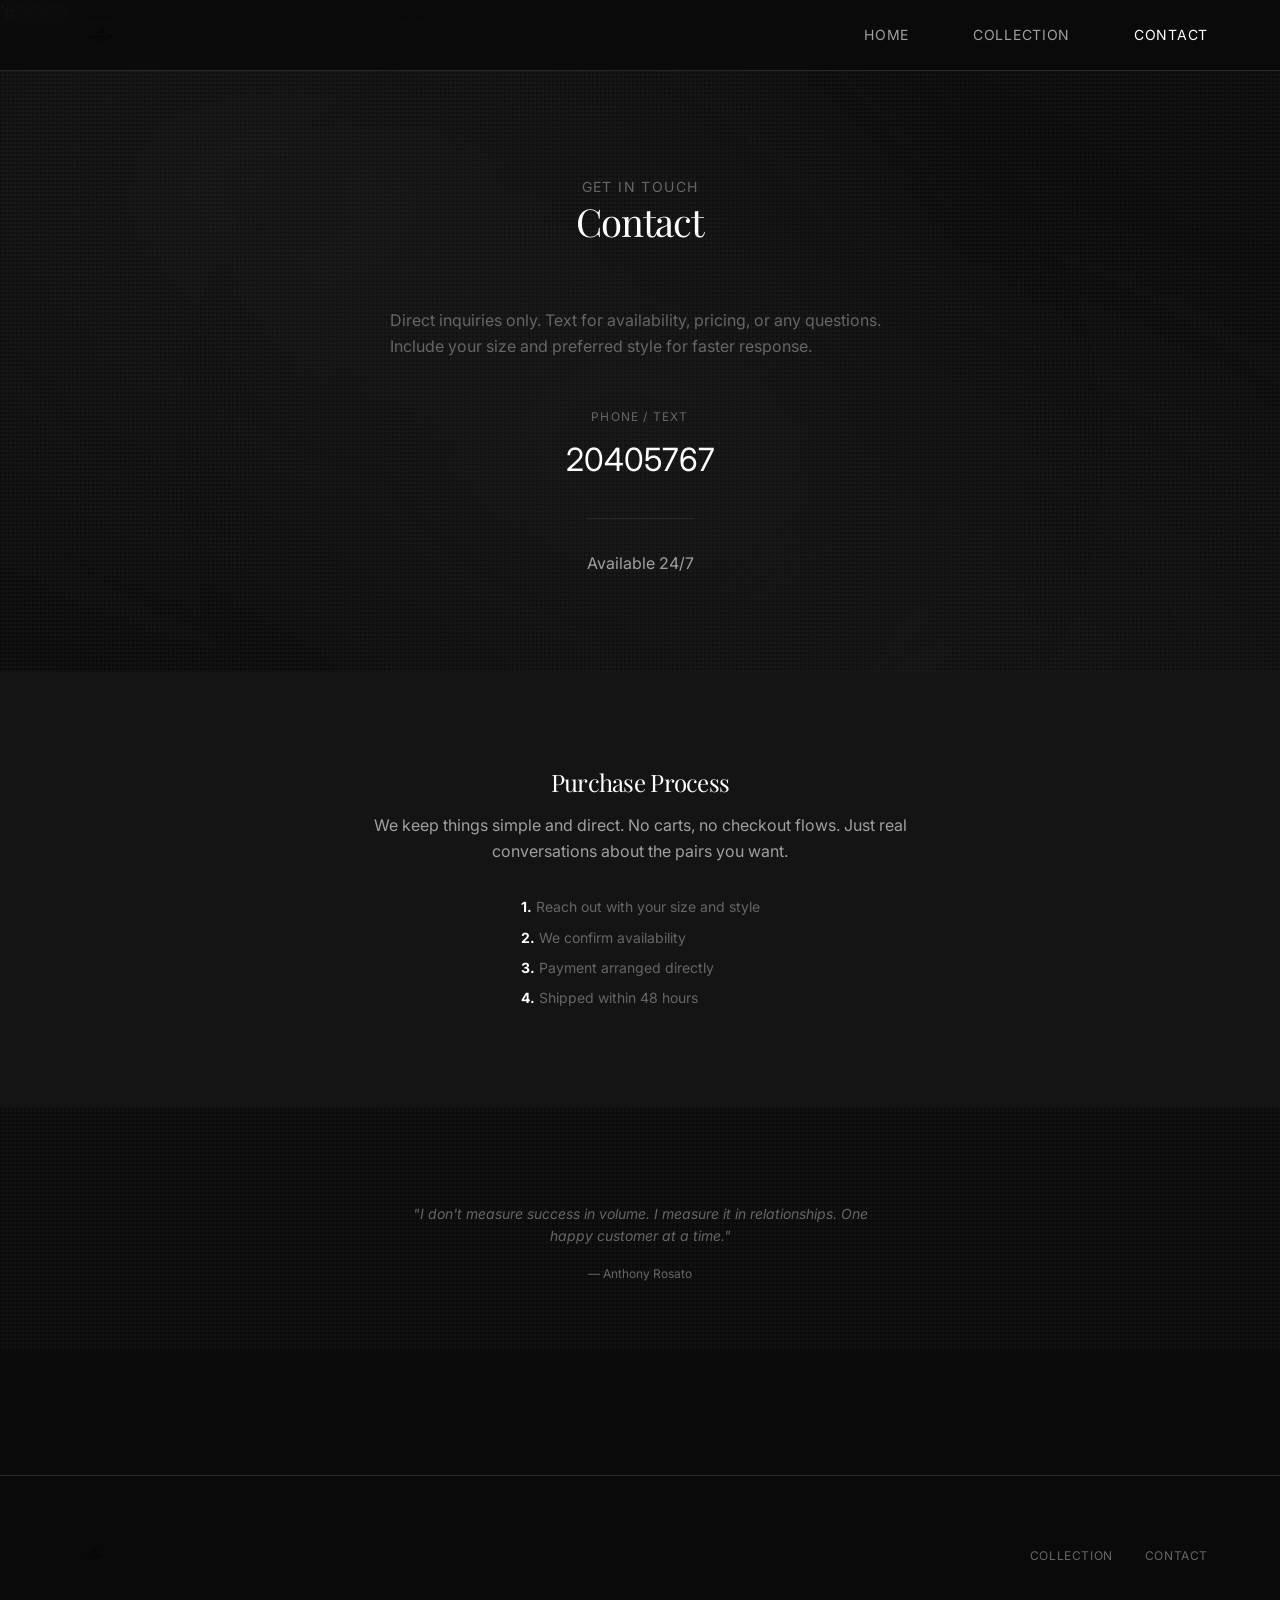
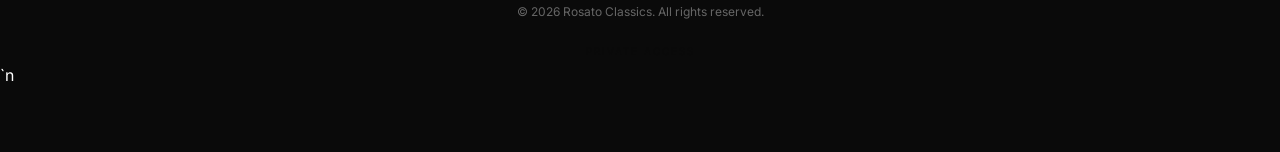
==== contact.html @ 071edc89 "Initial commit via Netlify" ====
<!DOCTYPE html>
<html lang="en">
<head>
  <meta charset="UTF-8">
  <meta name="viewport" content="width=device-width, initial-scale=1.0">
  <meta name="description" content="Contact Rosato Classics. Direct inquiries only.">
  <title>Contact | Rosato Classics</title>
  
  <!-- Google Fonts -->`n  <link rel="preconnect" href="https://fonts.googleapis.com">`n  <link rel="preconnect" href="https://fonts.gstatic.com" crossorigin>`n  <link href="https://fonts.googleapis.com/css2?family=Inter:wght@300;400;500&family=Playfair+Display:ital,wght@0,400;0,500;1,400&display=swap" rel="stylesheet">
  
  <!-- Main Stylesheet -->
  <link rel="stylesheet" href="css/styles.css">
</head>`n<body class="page-transition">

  <!-- Header / Navigation -->
  <header class="header">
    <nav class="nav container">
      <a href="index.html" class="logo"><img src="images/logo.png" alt="Rosato Classics" class="logo__image"></a>
      
      <button class="menu-toggle" aria-label="Toggle menu">
        <span></span>
        <span></span>
        <span></span>
      </button>
      
      <ul class="nav-links">
        <li><a href="index.html">Home</a></li>
        <li><a href="collection.html">Collection</a></li>
        <li><a href="contact.html" class="active">Contact</a></li>
      </ul>
    </nav>
  </header>

  <main>
    <!-- Contact Section -->
    <section class="section" style="padding-top: 150px;">
      <div class="container">
        <div class="section-header">
          <p class="section-subtitle">Get In Touch</p>
          <h2 class="section-title">Contact</h2>
        </div>
        
        <p class="text-muted" style="max-width: 500px; margin: 0 auto 3rem;">
          Direct inquiries only. Text for availability, pricing, or any questions.
          Include your size and preferred style for faster response.
        </p>

        <div style="text-align: center;">
          <p class="contact-info__label" style="margin-bottom: 0.5rem;">Phone / Text</p>
          <p class="contact-info__value" style="font-size: 2rem;">
            <a href="tel:20405767">20405767</a>
          </p>

          <div style="margin-top: 2rem; padding-top: 2rem; border-top: 1px solid var(--border); display: inline-block;">
            <p class="text-secondary">Available 24/7</p>
          </div>
        </div>
      </div>
    </section>

    <!-- Additional Info -->
    <section class="section featured">
      <div class="container">
        <div style="text-align: center; max-width: 600px; margin: 0 auto;">
          <h3 style="margin-bottom: 1rem;">Purchase Process</h3>
          <p class="text-secondary" style="margin-bottom: 2rem;">
            We keep things simple and direct. No carts, no checkout flows. 
            Just real conversations about the pairs you want.
          </p>
          
          <div style="text-align: left; display: inline-block;">
            <p class="text-muted" style="font-size: 0.875rem; margin-bottom: 0.5rem;">
              <strong style="color: var(--text-primary);">1.</strong> Reach out with your size and style
            </p>
            <p class="text-muted" style="font-size: 0.875rem; margin-bottom: 0.5rem;">
              <strong style="color: var(--text-primary);">2.</strong> We confirm availability
            </p>
            <p class="text-muted" style="font-size: 0.875rem; margin-bottom: 0.5rem;">
              <strong style="color: var(--text-primary);">3.</strong> Payment arranged directly
            </p>
            <p class="text-muted" style="font-size: 0.875rem;">
              <strong style="color: var(--text-primary);">4.</strong> Shipped within 48 hours
            </p>
          </div>
        </div>
      </div>
    </section>

    <!-- Note Section -->
    <section class="section">
      <div class="container" style="text-align: center;">
        <p class="text-muted" style="font-size: 0.875rem; max-width: 500px; margin: 0 auto;">
          <em>"I don't measure success in volume. I measure it in relationships. 
          One happy customer at a time."</em>
        </p>
        <p class="text-muted" style="font-size: 0.75rem; margin-top: 1rem;">— Anthony Rosato</p>
      </div>
    </section>
  </main>

  <!-- Footer -->
  <footer class="footer">
    <div class="container">
      <div class="footer-content">
        <img src="images/logo.png" alt="Rosato Classics" class="logo__image" style="height: 30px;">
        
        <ul class="footer-links">
          <li><a href="collection.html">Collection</a></li>
          <li><a href="contact.html">Contact</a></li>
        </ul>
      </div>
      
      <p class="footer-note">
        &copy; <span class="footer-year">2026</span> Rosato Classics. All rights reserved.
      </p>
    </div>
  <div style="text-align: center; margin-top: 1rem;"><a href="private.html" class="private-link">Private Access</a></div>`n  </footer>

  <!-- Main JavaScript -->
  <script src="js/main.js"></script>
<div class="particles" aria-hidden="true"><span class="particle"></span><span class="particle"></span><span class="particle"></span><span class="particle"></span><span class="particle"></span><span class="particle"></span><span class="particle"></span><span class="particle"></span><span class="particle"></span><span class="particle"></span><span class="particle"></span><span class="particle"></span><span class="particle"></span><span class="particle"></span><span class="particle"></span></div>
<div class="bg-grid" aria-hidden="true"></div>
<div class="bg-spotlight" aria-hidden="true"></div>
</body>
</html>
---- css/styles.css ----
/* ============================================
   ROSATO CLASSICS - Main Stylesheet
   Dark, Minimalist Sneaker Brand
   ============================================ */

/* --- CSS Variables --- */
:root {
  --bg-primary: #0a0a0a;
  --bg-secondary: #141414;
  --bg-tertiary: #1a1a1a;
  --text-primary: #ffffff;
  --text-secondary: #a0a0a0;
  --text-muted: #666666;
  --accent: #ffffff;
  --border: #2a2a2a;
  --spacing-xs: 0.5rem;
  --spacing-sm: 1rem;
  --spacing-md: 2rem;
  --spacing-lg: 4rem;
  --spacing-xl: 6rem;
  --font-heading: 'Playfair Display', Georgia, serif;
  --font-body: 'Inter', -apple-system, BlinkMacSystemFont, 'Segoe UI', sans-serif;
  --transition: all 0.3s ease;
}

/* --- Reset & Base --- */
*, *::before, *::after {
  margin: 0;
  padding: 0;
  box-sizing: border-box;
}

/* --- Animated Background --- */
body::before {
  content: '';
  position: fixed;
  top: 0;
  left: 0;
  width: 100%;
  height: 100%;
  background: 
    radial-gradient(ellipse at 20% 20%, rgba(30, 30, 30, 0.4) 0%, transparent 50%),
    radial-gradient(ellipse at 80% 80%, rgba(25, 25, 25, 0.4) 0%, transparent 50%),
    radial-gradient(ellipse at 50% 50%, rgba(20, 20, 20, 0.3) 0%, transparent 70%);
  z-index: -3;
  animation: bgPulse 15s ease-in-out infinite;
}

/* Subtle noise texture */
body::after {
  content: '';
  position: fixed;
  top: 0;
  left: 0;
  width: 100%;
  height: 100%;
  background-image: url("data:image/svg+xml,%3Csvg viewBox='0 0 400 400' xmlns='http://www.w3.org/2000/svg'%3E%3Cfilter id='noiseFilter'%3E%3CfeTurbulence type='fractalNoise' baseFrequency='0.9' numOctaves='3' stitchTiles='stitch'/%3E%3C/filter%3E%3Crect width='100%25' height='100%25' filter='url(%23noiseFilter)' opacity='0.04'/%3E%3C/svg%3E");
  z-index: -2;
  pointer-events: none;
  opacity: 0.5;
}

/* Animated grid overlay */
.bg-grid {
  position: fixed;
  top: -50%;
  left: -50%;
  width: 200%;
  height: 200%;
  background-image: 
    repeating-linear-gradient(
      0deg,
      transparent,
      transparent 2px,
      rgba(255, 255, 255, 0.02) 2px,
      rgba(255, 255, 255, 0.02) 4px
    ),
    repeating-linear-gradient(
      90deg,
      transparent,
      transparent 2px,
      rgba(255, 255, 255, 0.02) 2px,
      rgba(255, 255, 255, 0.02) 4px
    );
  z-index: -1;
  animation: gridMove 60s linear infinite;
  pointer-events: none;
}

@keyframes bgPulse {
  0%, 100% {
    opacity: 1;
    transform: scale(1);
  }
  50% {
    opacity: 0.8;
    transform: scale(1.05);
  }
}

@keyframes gridMove {
  0% {
    transform: translate(0, 0);
  }
  100% {
    transform: translate(50px, 50px);
  }
}

/* Floating Particles */
.particles {
  position: fixed;
  top: 0;
  left: 0;
  width: 100%;
  height: 100%;
  pointer-events: none;
  z-index: -1;
  overflow: hidden;
}

.particle {
  position: absolute;
  width: 6px;
  height: 6px;
  background: radial-gradient(circle, rgba(255, 255, 255, 0.3) 0%, transparent 70%);
  border-radius: 50%;
  animation: float 20s infinite;
  opacity: 0;
}

.particle:nth-child(1) { left: 10%; animation-delay: 0s; animation-duration: 25s; }
.particle:nth-child(2) { left: 20%; animation-delay: 5s; animation-duration: 30s; }
.particle:nth-child(3) { left: 30%; animation-delay: 10s; animation-duration: 28s; }
.particle:nth-child(4) { left: 40%; animation-delay: 2s; animation-duration: 22s; }
.particle:nth-child(5) { left: 50%; animation-delay: 7s; animation-duration: 26s; }
.particle:nth-child(6) { left: 60%; animation-delay: 12s; animation-duration: 24s; }
.particle:nth-child(7) { left: 70%; animation-delay: 4s; animation-duration: 29s; }
.particle:nth-child(8) { left: 80%; animation-delay: 9s; animation-duration: 27s; }
.particle:nth-child(9) { left: 90%; animation-delay: 14s; animation-duration: 23s; }
.particle:nth-child(10) { left: 15%; animation-delay: 6s; animation-duration: 31s; }
.particle:nth-child(11) { left: 35%; animation-delay: 11s; animation-duration: 25s; }
.particle:nth-child(12) { left: 55%; animation-delay: 3s; animation-duration: 28s; }
.particle:nth-child(13) { left: 75%; animation-delay: 8s; animation-duration: 26s; }
.particle:nth-child(14) { left: 95%; animation-delay: 13s; animation-duration: 24s; }
.particle:nth-child(15) { left: 25%; animation-delay: 1s; animation-duration: 30s; }

.particle:nth-child(odd) {
  width: 4px;
  height: 4px;
}

.particle:nth-child(even) {
  width: 8px;
  height: 8px;
}

@keyframes float {
  0% {
    transform: translateY(100vh) scale(0);
    opacity: 0;
  }
  10% {
    opacity: 0.6;
  }
  90% {
    opacity: 0.6;
  }
  100% {
    transform: translateY(-100vh) scale(1);
    opacity: 0;
  }
}

/* Subtle spotlight effect */
.bg-spotlight {
  position: fixed;
  top: 0;
  left: 0;
  width: 100%;
  height: 100%;
  background: radial-gradient(
    circle at 50% 50%,
    rgba(40, 40, 40, 0.15) 0%,
    transparent 60%
  );
  z-index: -1;
  pointer-events: none;
  animation: spotlightMove 20s ease-in-out infinite;
}

@keyframes spotlightMove {
  0%, 100% {
    background: radial-gradient(
      circle at 30% 30%,
      rgba(40, 40, 40, 0.15) 0%,
      transparent 60%
    );
  }
  25% {
    background: radial-gradient(
      circle at 70% 30%,
      rgba(40, 40, 40, 0.15) 0%,
      transparent 60%
    );
  }
  50% {
    background: radial-gradient(
      circle at 70% 70%,
      rgba(40, 40, 40, 0.15) 0%,
      transparent 60%
    );
  }
  75% {
    background: radial-gradient(
      circle at 30% 70%,
      rgba(40, 40, 40, 0.15) 0%,
      transparent 60%
    );
  }
}

html {
  scroll-behavior: smooth;
}

body {
  font-family: var(--font-body);
  background-color: var(--bg-primary);
  color: var(--text-primary);
  line-height: 1.6;
  -webkit-font-smoothing: antialiased;
  -moz-osx-font-smoothing: grayscale;
}

a {
  text-decoration: none;
  color: inherit;
  transition: var(--transition);
}

img {
  max-width: 100%;
  display: block;
}

/* --- Typography --- */
h1, h2, h3, h4 {
  font-family: var(--font-heading);
  font-weight: 400;
  letter-spacing: -0.03em;
  line-height: 1.2;
}

h1 { font-size: clamp(2.5rem, 5vw, 4rem); }
h2 { font-size: clamp(1.75rem, 3vw, 2.5rem); }
h3 { font-size: clamp(1.25rem, 2vw, 1.5rem); }

.text-muted { color: var(--text-muted); }
.text-secondary { color: var(--text-secondary); }

/* --- Layout --- */
.container {
  width: 100%;
  max-width: 1200px;
  margin: 0 auto;
  padding: 0 var(--spacing-md);
}

.section {
  padding: var(--spacing-xl) 0;
}

/* --- Header / Navigation --- */
.header {
  position: fixed;
  top: 0;
  left: 0;
  right: 0;
  z-index: 1000;
  background: rgba(10, 10, 10, 0.9);
  backdrop-filter: blur(10px);
  border-bottom: 1px solid var(--border);
}

.nav {
  display: flex;
  justify-content: space-between;
  align-items: center;
  height: 70px;
}

.logo {
  display: inline-block;
  line-height: 1;
}

.logo__image {
  height: 40px;
  width: auto;
  display: block;
  transition: opacity 0.3s ease;
}

.logo:hover .logo__image {
  opacity: 0.8;
}

.nav-links {
  display: flex;
  gap: var(--spacing-lg);
  list-style: none;
}

.nav-links a {
  font-size: 0.875rem;
  color: var(--text-secondary);
  text-transform: uppercase;
  letter-spacing: 0.05em;
}

.nav-links a:hover,
.nav-links a.active {
  color: var(--text-primary);
}

/* Mobile Menu */
.menu-toggle {
  display: none;
  background: none;
  border: none;
  color: var(--text-primary);
  cursor: pointer;
  padding: var(--spacing-xs);
}

.menu-toggle span {
  display: block;
  width: 24px;
  height: 2px;
  background: currentColor;
  margin: 5px 0;
  transition: var(--transition);
}

/* --- Hero Section --- */
.hero {
  min-height: 100vh;
  display: flex;
  align-items: center;
  justify-content: center;
  text-align: center;
  padding-top: 70px;
}

.hero-content {
  max-width: 600px;
}

.hero-title {
  margin-bottom: var(--spacing-sm);
}

.hero-tagline {
  font-size: 1.125rem;
  color: var(--text-secondary);
  margin-bottom: var(--spacing-lg);
}

.hero-cta {
  display: inline-block;
  padding: 1rem 2.5rem;
  background: var(--text-primary);
  color: var(--bg-primary);
  font-size: 0.875rem;
  text-transform: uppercase;
  letter-spacing: 0.05em;
  border: 1px solid var(--text-primary);
}

.hero-cta:hover {
  background: transparent;
  color: var(--text-primary);
}

.hero-cta--outline {
  background: transparent;
  color: var(--text-primary);
  margin-left: var(--spacing-sm);
}

.hero-cta--outline:hover {
  background: var(--text-primary);
  color: var(--bg-primary);
}

/* --- Featured Section --- */
.featured {
  background: var(--bg-secondary);
}

.section-header {
  text-align: center;
  margin-bottom: var(--spacing-lg);
}

.section-title {
  margin-bottom: var(--spacing-xs);
}

.section-subtitle {
  color: var(--text-muted);
  font-size: 0.875rem;
  text-transform: uppercase;
  letter-spacing: 0.1em;
}

/* --- Product Grid --- */
.product-grid {
  display: grid;
  grid-template-columns: repeat(auto-fit, minmax(280px, 1fr));
  gap: var(--spacing-md);
}

.product-card {
  background: var(--bg-secondary);
  border: 1px solid var(--border);
  overflow: hidden;
  transition: all 0.4s cubic-bezier(0.4, 0, 0.2, 1);
}

.product-card:hover {
  border-color: var(--text-muted);
  transform: translateY(-4px);
  box-shadow: 0 12px 24px rgba(0, 0, 0, 0.3);
}

.product-card__image {
  aspect-ratio: 4/3;
  background: var(--bg-tertiary);
  overflow: hidden;
  position: relative;
}

.product-card__image img {
  width: 100%;
  height: 100%;
  object-fit: cover;
  transition: transform 0.6s cubic-bezier(0.4, 0, 0.2, 1);
}

.product-card:hover .product-card__image img {
  transform: scale(1.08);
}

/* Limited Stock Badge */
.product-card__badge {
  position: absolute;
  top: var(--spacing-sm);
  right: var(--spacing-sm);
  background: var(--bg-primary);
  color: var(--text-secondary);
  font-size: 0.625rem;
  text-transform: uppercase;
  letter-spacing: 0.1em;
  padding: 0.25rem 0.5rem;
  border: 1px solid var(--border);
  z-index: 1;
}

.product-card__badge--low {
  color: #a0a0a0;
  border-color: #3a3a3a;
}

.product-card__content {
  padding: var(--spacing-md);
}

.product-card__name {
  font-size: 1rem;
  margin-bottom: var(--spacing-xs);
}

.product-card__desc {
  font-size: 0.875rem;
  color: var(--text-secondary);
  margin-bottom: var(--spacing-sm);
}

.product-card__price {
  font-size: 0.875rem;
  color: var(--text-muted);
}

/* --- Product Detail --- */
.product-detail {
  padding-top: 100px;
}

.product-detail__grid {
  display: grid;
  grid-template-columns: 1fr 1fr;
  gap: var(--spacing-lg);
  align-items: start;
}

.product-detail__image {
  background: var(--bg-secondary);
  aspect-ratio: 1;
  border: 1px solid var(--border);
  overflow: hidden;
}

.product-detail__image img {
  width: 100%;
  height: 100%;
  object-fit: cover;
  transition: transform 0.6s cubic-bezier(0.4, 0, 0.2, 1);
}

.product-detail__image:hover img {
  transform: scale(1.05);
}

.product-detail__content {
  padding: var(--spacing-md) 0;
}

.product-detail__name {
  margin-bottom: var(--spacing-xs);
}

.product-detail__price {
  font-size: 1.25rem;
  color: var(--text-secondary);
  margin-bottom: var(--spacing-md);
}

.product-detail__desc {
  color: var(--text-secondary);
  margin-bottom: var(--spacing-lg);
  max-width: 400px;
}

.product-detail__meta {
  display: flex;
  flex-direction: column;
  gap: var(--spacing-sm);
  margin-bottom: var(--spacing-lg);
  padding: var(--spacing-md);
  background: var(--bg-secondary);
  border: 1px solid var(--border);
}

.product-detail__meta-item {
  display: flex;
  justify-content: space-between;
  font-size: 0.875rem;
}

.product-detail__meta-label {
  color: var(--text-muted);
}

.btn {
  display: inline-block;
  padding: 1rem 2rem;
  background: var(--text-primary);
  color: var(--bg-primary);
  font-size: 0.875rem;
  text-transform: uppercase;
  letter-spacing: 0.05em;
  border: 1px solid var(--text-primary);
  cursor: pointer;
  transition: var(--transition);
}

.btn:hover {
  background: transparent;
  color: var(--text-primary);
}

.btn--full {
  width: 100%;
  text-align: center;
}

/* --- Contact Section --- */
.contact-grid {
  display: grid;
  grid-template-columns: 1fr 1fr;
  gap: var(--spacing-xl);
}

.contact-info {
  padding: var(--spacing-md);
}

.contact-info__item {
  margin-bottom: var(--spacing-md);
}

.contact-info__label {
  font-size: 0.75rem;
  text-transform: uppercase;
  letter-spacing: 0.1em;
  color: var(--text-muted);
  margin-bottom: var(--spacing-xs);
}

.contact-info__value {
  font-size: 1.125rem;
}

.contact-form {
  padding: var(--spacing-md);
  background: var(--bg-secondary);
  border: 1px solid var(--border);
}

.form-group {
  margin-bottom: var(--spacing-md);
}

.form-label {
  display: block;
  font-size: 0.75rem;
  text-transform: uppercase;
  letter-spacing: 0.1em;
  color: var(--text-muted);
  margin-bottom: var(--spacing-xs);
}

.form-input,
.form-textarea {
  width: 100%;
  padding: 1rem;
  background: var(--bg-primary);
  border: 1px solid var(--border);
  color: var(--text-primary);
  font-family: inherit;
  font-size: 0.875rem;
  transition: var(--transition);
}

.form-input:focus,
.form-textarea:focus {
  outline: none;
  border-color: var(--text-muted);
}

.form-textarea {
  min-height: 150px;
  resize: vertical;
}

/* --- Footer --- */
.footer {
  padding: var(--spacing-lg) 0;
  border-top: 1px solid var(--border);
  margin-top: var(--spacing-xl);
}

.footer-content {
  display: flex;
  justify-content: space-between;
  align-items: center;
  flex-wrap: wrap;
  gap: var(--spacing-md);
}

.footer-logo {
  font-size: 0.875rem;
  text-transform: uppercase;
  letter-spacing: 0.05em;
}

.footer-links {
  display: flex;
  gap: var(--spacing-md);
  list-style: none;
}

.footer-links a {
  font-size: 0.75rem;
  color: var(--text-muted);
  text-transform: uppercase;
  letter-spacing: 0.05em;
}

.footer-links a:hover {
  color: var(--text-primary);
}

.footer-note {
  font-size: 0.75rem;
  color: var(--text-muted);
  margin-top: var(--spacing-md);
  text-align: center;
}

/* --- Quote Section --- */
.quote {
  text-align: center;
  padding: var(--spacing-xl) 0;
  background: var(--bg-secondary);
}

.quote-text {
  font-family: var(--font-heading);
  font-size: clamp(1.25rem, 3vw, 2rem);
  max-width: 600px;
  margin: 0 auto var(--spacing-md);
  font-style: italic;
  color: var(--text-secondary);
  transition: opacity 0.5s ease;
}

.quote-author {
  font-size: 0.875rem;
  color: var(--text-muted);
  text-transform: uppercase;
  letter-spacing: 0.1em;
  transition: opacity 0.5s ease;
}

/* --- Responsive --- */
@media (max-width: 768px) {
  .nav-links {
    display: none;
    position: absolute;
    top: 70px;
    left: 0;
    right: 0;
    background: var(--bg-primary);
    flex-direction: column;
    padding: var(--spacing-md);
    border-bottom: 1px solid var(--border);
  }

  .nav-links.active {
    display: flex;
  }

  .menu-toggle {
    display: block;
  }

  .product-detail__grid,
  .contact-grid {
    grid-template-columns: 1fr;
  }

  .hero-cta--outline {
    margin-left: 0;
    margin-top: var(--spacing-sm);
  }

  .footer-content {
    flex-direction: column;
    text-align: center;
  }
}

/* --- Utilities --- */
.sr-only {
  position: absolute;
  width: 1px;
  height: 1px;
  padding: 0;
  margin: -1px;
  overflow: hidden;
  clip: rect(0, 0, 0, 0);
  border: 0;
}

/* --- Page Transitions --- */
body {
  animation: pageFadeIn 0.6s cubic-bezier(0.4, 0, 0.2, 1);
}

@keyframes pageFadeIn {
  from {
    opacity: 0;
  }
  to {
    opacity: 1;
  }
}

.page-transition {
  animation: pageFadeIn 0.6s cubic-bezier(0.4, 0, 0.2, 1);
}

/* --- Private Access Page --- */
.private-access {
  min-height: 100vh;
  display: flex;
  align-items: center;
  justify-content: center;
  padding: var(--spacing-xl) var(--spacing-md);
}

.private-access__content {
  max-width: 500px;
  text-align: center;
}

.private-access__title {
  font-family: var(--font-heading);
  font-size: clamp(1.5rem, 4vw, 2.5rem);
  margin-bottom: var(--spacing-sm);
}

.private-access__subtitle {
  font-size: 1rem;
  color: var(--text-secondary);
  margin-bottom: var(--spacing-lg);
  line-height: 1.8;
}

.private-access__form {
  background: var(--bg-secondary);
  border: 1px solid var(--border);
  padding: var(--spacing-lg);
  margin-top: var(--spacing-md);
}

.private-access__input {
  width: 100%;
  padding: 1rem;
  background: var(--bg-primary);
  border: 1px solid var(--border);
  color: var(--text-primary);
  font-family: var(--font-body);
  font-size: 0.875rem;
  margin-bottom: var(--spacing-sm);
  transition: border-color 0.3s ease;
}

.private-access__input:focus {
  outline: none;
  border-color: var(--text-muted);
}

.private-access__note {
  font-size: 0.75rem;
  color: var(--text-muted);
  margin-top: var(--spacing-md);
}

/* Private Link (subtle footer link) */
.private-link {
  font-size: 0.625rem;
  color: var(--bg-primary);
  text-transform: uppercase;
  letter-spacing: 0.2em;
  transition: color 0.3s ease;
}

.private-link:hover {
  color: var(--border);
}

/* --- Coming Soon Section --- */
.coming-soon {
  text-align: center;
  padding: var(--spacing-lg);
  background: var(--bg-secondary);
  border: 1px solid var(--border);
  position: relative;
  overflow: hidden;
}

.coming-soon::before {
  content: '';
  position: absolute;
  top: -50%;
  left: -50%;
  width: 200%;
  height: 200%;
  background: radial-gradient(
    circle,
    rgba(255, 255, 255, 0.03) 0%,
    transparent 60%
  );
  animation: comingSoonRotate 30s linear infinite;
}

@keyframes comingSoonRotate {
  0% {
    transform: rotate(0deg);
  }
  100% {
    transform: rotate(360deg);
  }
}

.coming-soon__label {
  font-size: 0.625rem;
  text-transform: uppercase;
  letter-spacing: 0.2em;
  color: var(--text-muted);
  margin-bottom: var(--spacing-sm);
  position: relative;
  z-index: 1;
}

.coming-soon__title {
  font-family: var(--font-heading);
  font-size: clamp(1.5rem, 4vw, 2.5rem);
  margin-bottom: var(--spacing-md);
  position: relative;
  z-index: 1;
}

.coming-soon__text {
  font-size: 1rem;
  color: var(--text-secondary);
  max-width: 500px;
  margin: 0 auto var(--spacing-md);
  line-height: 1.8;
  position: relative;
  z-index: 1;
}

.coming-soon__hint {
  font-size: 0.75rem;
  color: var(--text-muted);
  font-style: italic;
  position: relative;
  z-index: 1;
}

/* Animated dots */
.coming-soon__dots {
  display: flex;
  justify-content: center;
  gap: 0.5rem;
  margin-top: var(--spacing-md);
  position: relative;
  z-index: 1;
}

.coming-soon__dot {
  width: 8px;
  height: 8px;
  background: var(--text-muted);
  border-radius: 50%;
  animation: dotPulse 2s ease-in-out infinite;
}

.coming-soon__dot:nth-child(1) { animation-delay: 0s; }
.coming-soon__dot:nth-child(2) { animation-delay: 0.2s; }
.coming-soon__dot:nth-child(3) { animation-delay: 0.4s; }

@keyframes dotPulse {
  0%, 100% {
    opacity: 0.3;
    transform: scale(1);
  }
  50% {
    opacity: 1;
    transform: scale(1.2);
  }
}
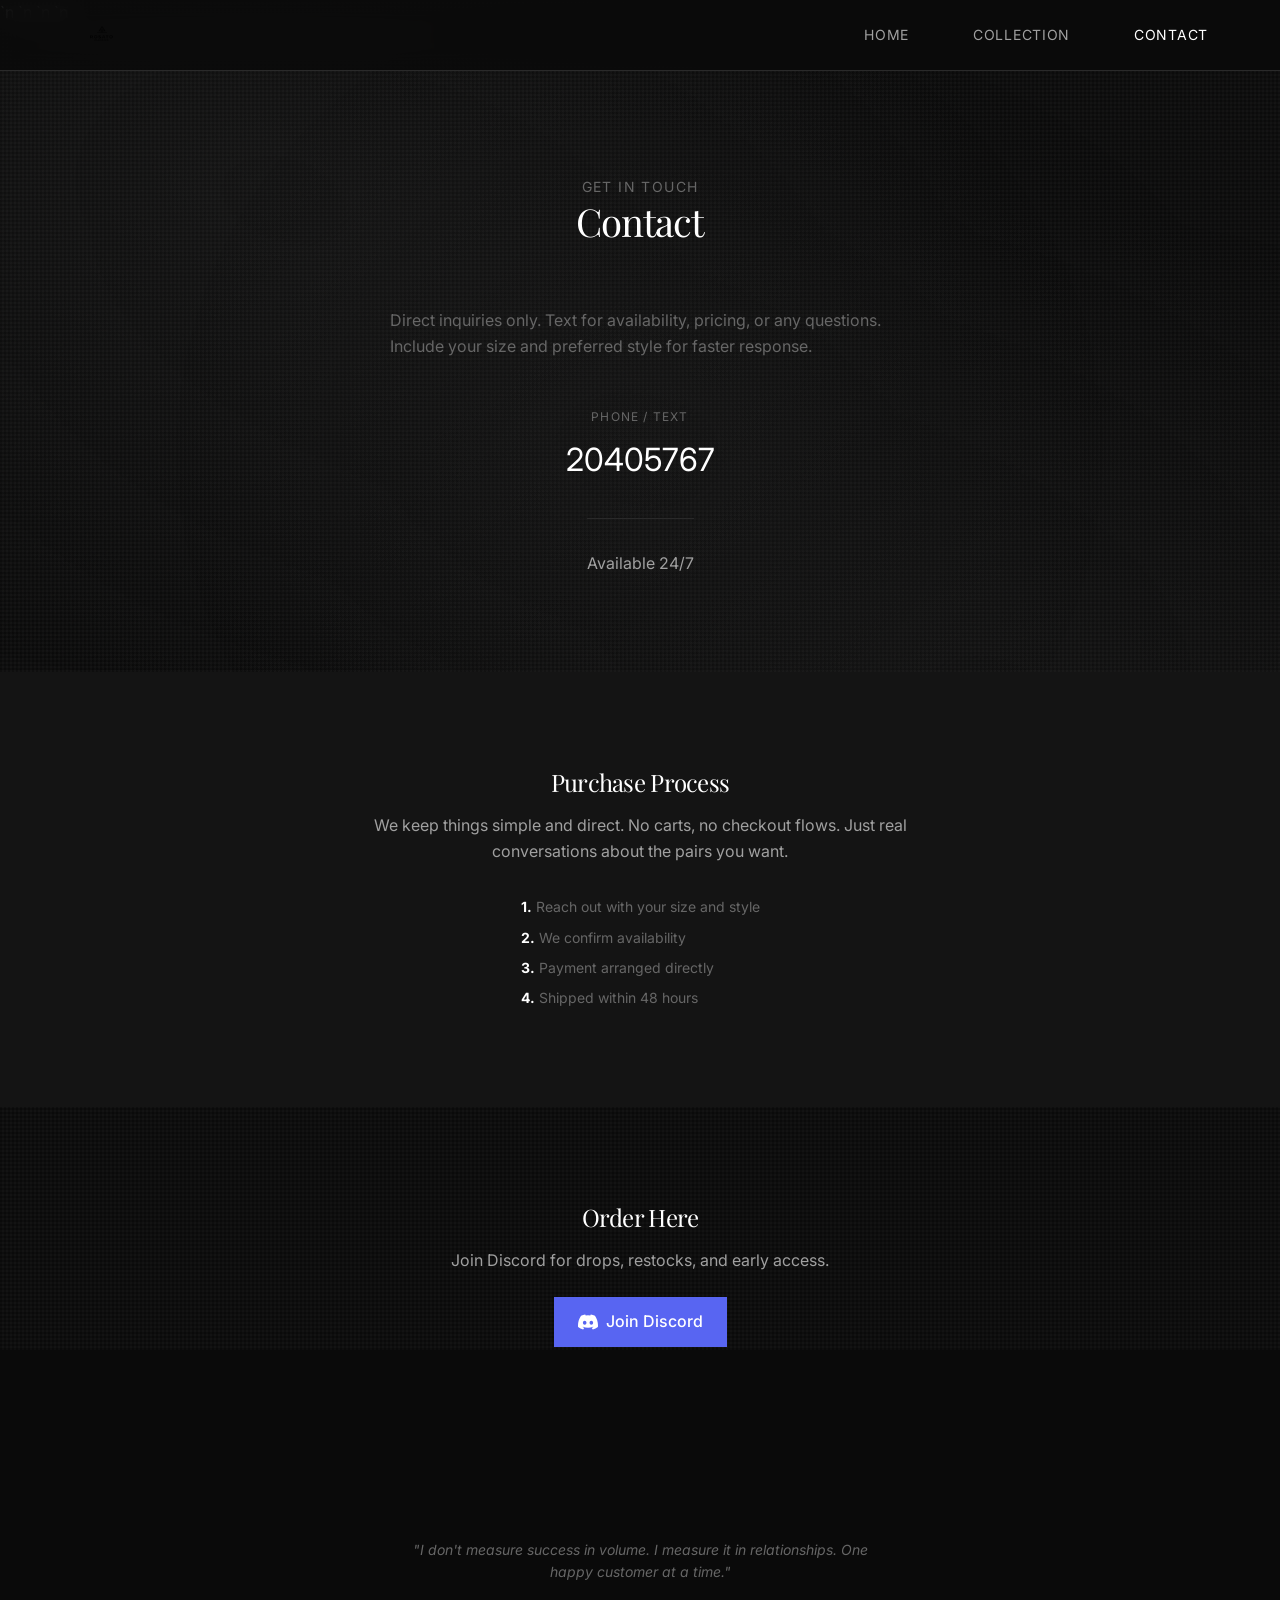
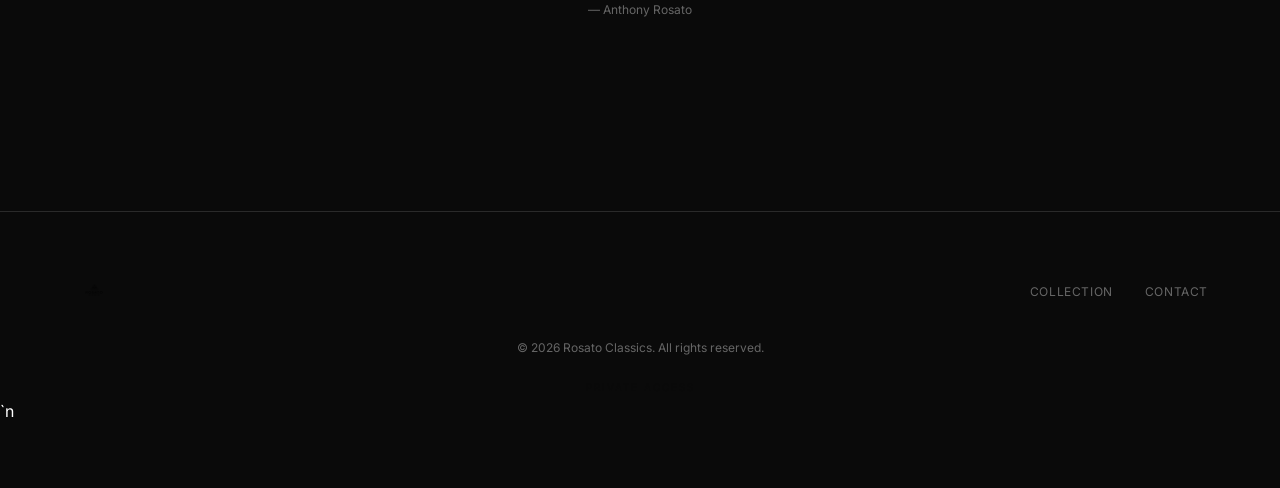
==== commit c0ee9fa1: "Update contact.html" ====
--- a/contact.html
+++ b/contact.html
@@ -86,6 +86,21 @@
       </div>
     </section>
 
+    <!-- Order Here -->
+    <section class="section">
+      <div class="container" style="text-align: center;">
+        <h3 style="margin-bottom: 1rem;">Order Here</h3>
+        <p class="text-secondary" style="margin-bottom: 1.5rem;">
+          Join Discord for drops, restocks, and early access.
+        </p>
+        <a href="https://discord.gg/rosatoclassics" target="_blank" rel="noopener" 
+           style="display: inline-flex; align-items: center; gap: 0.5rem; padding: 0.75rem 1.5rem; background: #5865F2; color: white; text-decoration: none; font-weight: 500;">
+          <svg width="20" height="20" viewBox="0 0 24 24" fill="currentColor"><path d="M20.317 4.37a19.791 19.791 0 0 0-4.885-1.515.074.074 0 0 0-.079.037c-.21.375-.444.864-.608 1.25a18.27 18.27 0 0 0-5.487 0 12.64 12.64 0 0 0-.617-1.25.077.077 0 0 0-.079-.037A19.736 19.736 0 0 0 3.677 4.37a.07.07 0 0 0-.032.027C.533 9.046-.32 13.58.099 18.057a.082.082 0 0 0 .031.057 19.9 19.9 0 0 0 5.993 3.03.078.078 0 0 0 .084-.028 14.09 14.09 0 0 0 1.226-1.994.076.076 0 0 0-.041-.106 13.107 13.107 0 0 1-1.872-.892.077.077 0 0 1-.008-.128 10.2 10.2 0 0 0 .372-.292.074.074 0 0 1 .077-.01c3.928 1.793 8.18 1.793 12.062 0a.074.074 0 0 1 .078.01c.12.098.246.198.373.292a.077.077 0 0 1-.006.127 12.299 12.299 0 0 1-1.873.892.077.077 0 0 0-.041.107c.36.698.772 1.362 1.225 1.993a.076.076 0 0 0 .084.028 19.839 19.839 0 0 0 6.002-3.03.077.077 0 0 0 .032-.054c.5-5.177-.838-9.674-3.549-13.66a.061.061 0 0 0-.031-.03zM8.02 15.33c-1.183 0-2.157-1.085-2.157-2.419 0-1.333.956-2.419 2.157-2.419 1.21 0 2.176 1.096 2.157 2.42 0 1.333-.956 2.418-2.157 2.418zm7.975 0c-1.183 0-2.157-1.085-2.157-2.419 0-1.333.955-2.419 2.157-2.419 1.21 0 2.176 1.096 2.157 2.42 0 1.333-.946 2.418-2.157 2.418z"/></svg>
+          Join Discord
+        </a>
+      </div>
+    </section>
+
     <!-- Note Section -->
     <section class="section">
       <div class="container" style="text-align: center;">
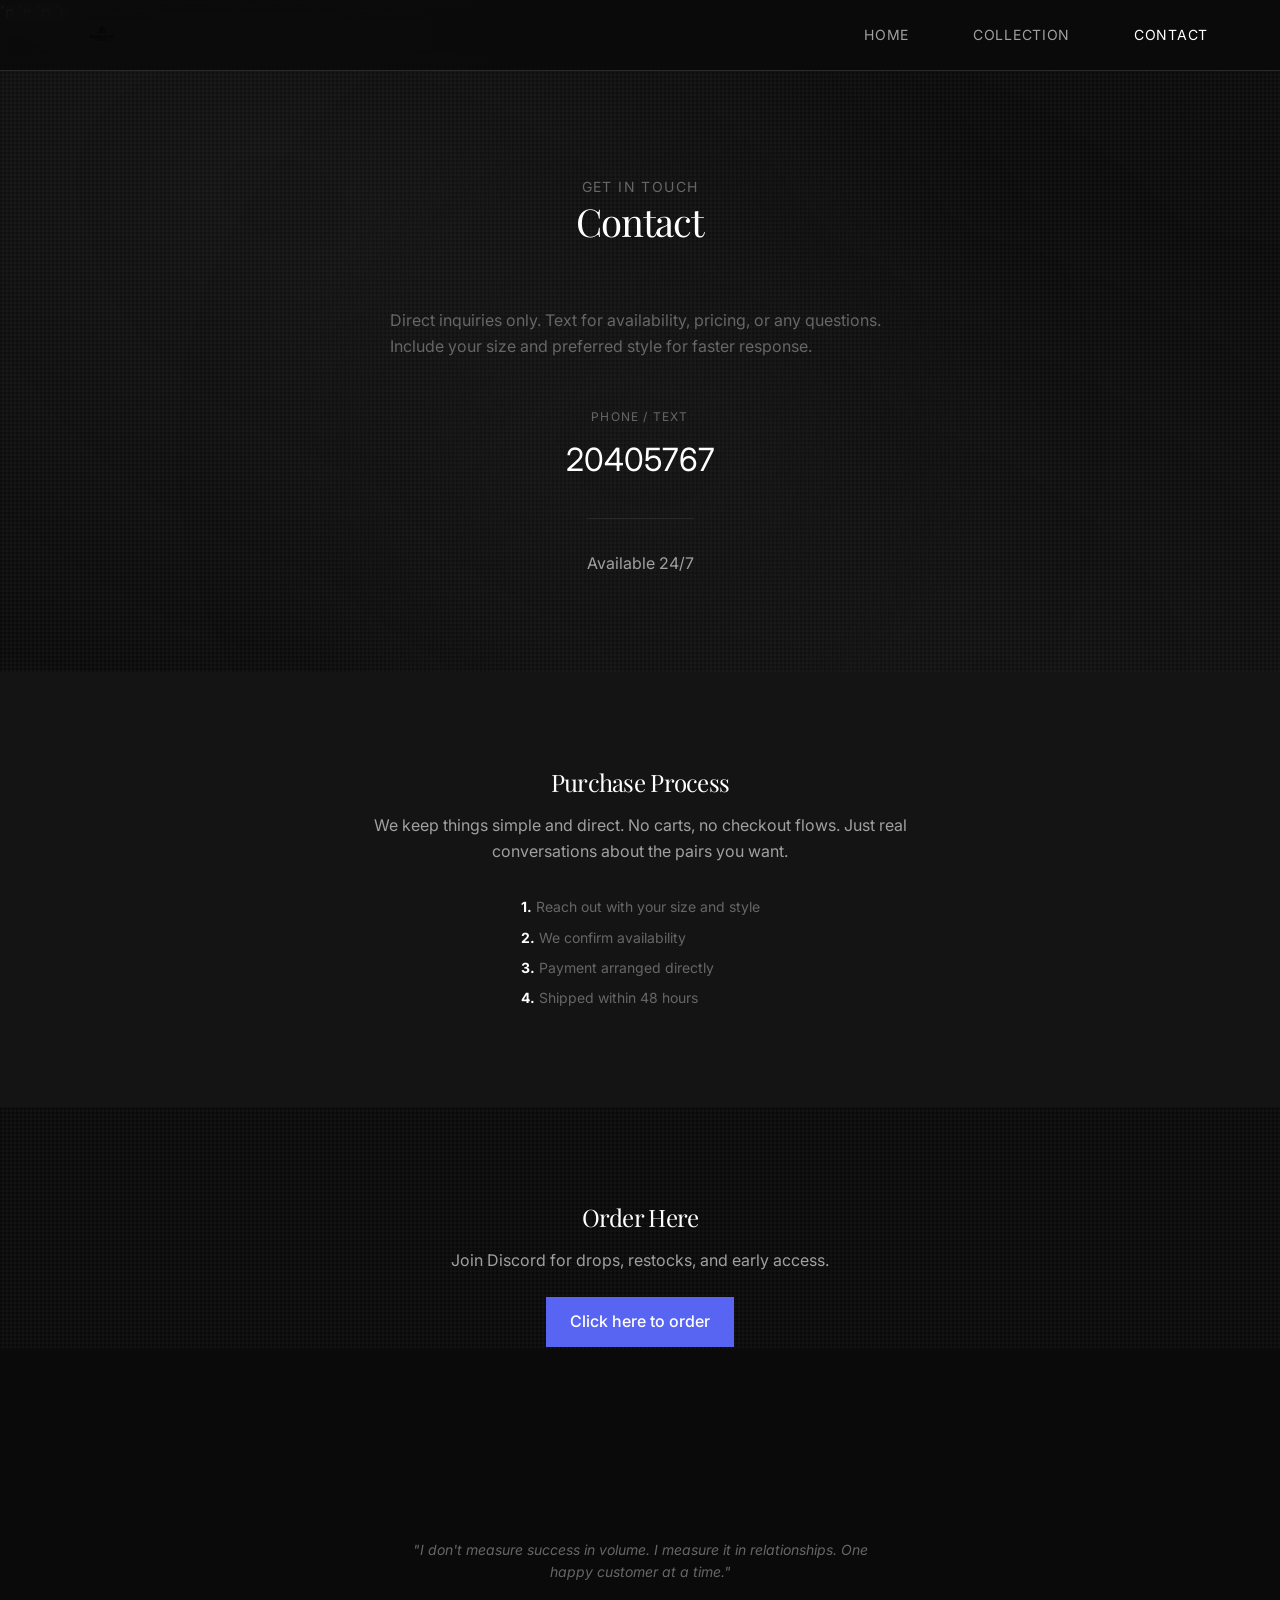
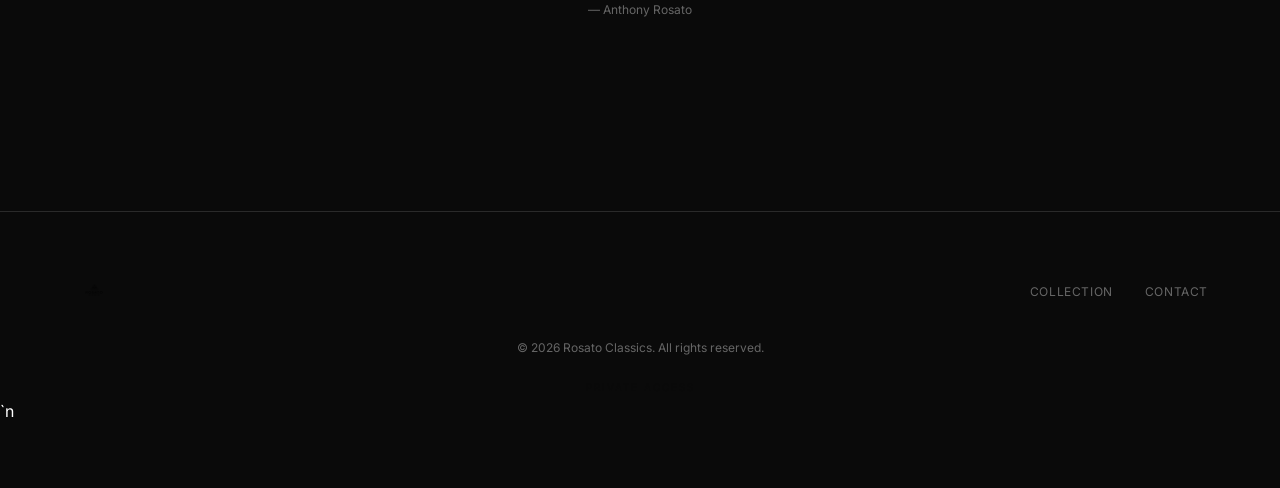
==== commit 79f4fb6d: "Update contact.html" ====
--- a/contact.html
+++ b/contact.html
@@ -94,9 +94,8 @@
           Join Discord for drops, restocks, and early access.
         </p>
         <a href="https://discord.gg/rosatoclassics" target="_blank" rel="noopener" 
-           style="display: inline-flex; align-items: center; gap: 0.5rem; padding: 0.75rem 1.5rem; background: #5865F2; color: white; text-decoration: none; font-weight: 500;">
-          <svg width="20" height="20" viewBox="0 0 24 24" fill="currentColor"><path d="M20.317 4.37a19.791 19.791 0 0 0-4.885-1.515.074.074 0 0 0-.079.037c-.21.375-.444.864-.608 1.25a18.27 18.27 0 0 0-5.487 0 12.64 12.64 0 0 0-.617-1.25.077.077 0 0 0-.079-.037A19.736 19.736 0 0 0 3.677 4.37a.07.07 0 0 0-.032.027C.533 9.046-.32 13.58.099 18.057a.082.082 0 0 0 .031.057 19.9 19.9 0 0 0 5.993 3.03.078.078 0 0 0 .084-.028 14.09 14.09 0 0 0 1.226-1.994.076.076 0 0 0-.041-.106 13.107 13.107 0 0 1-1.872-.892.077.077 0 0 1-.008-.128 10.2 10.2 0 0 0 .372-.292.074.074 0 0 1 .077-.01c3.928 1.793 8.18 1.793 12.062 0a.074.074 0 0 1 .078.01c.12.098.246.198.373.292a.077.077 0 0 1-.006.127 12.299 12.299 0 0 1-1.873.892.077.077 0 0 0-.041.107c.36.698.772 1.362 1.225 1.993a.076.076 0 0 0 .084.028 19.839 19.839 0 0 0 6.002-3.03.077.077 0 0 0 .032-.054c.5-5.177-.838-9.674-3.549-13.66a.061.061 0 0 0-.031-.03zM8.02 15.33c-1.183 0-2.157-1.085-2.157-2.419 0-1.333.956-2.419 2.157-2.419 1.21 0 2.176 1.096 2.157 2.42 0 1.333-.956 2.418-2.157 2.418zm7.975 0c-1.183 0-2.157-1.085-2.157-2.419 0-1.333.955-2.419 2.157-2.419 1.21 0 2.176 1.096 2.157 2.42 0 1.333-.946 2.418-2.157 2.418z"/></svg>
-          Join Discord
+           style="display: inline-block; padding: 0.75rem 1.5rem; background: #5865F2; color: white; text-decoration: none; font-weight: 500;">
+          Click here to order
         </a>
       </div>
     </section>
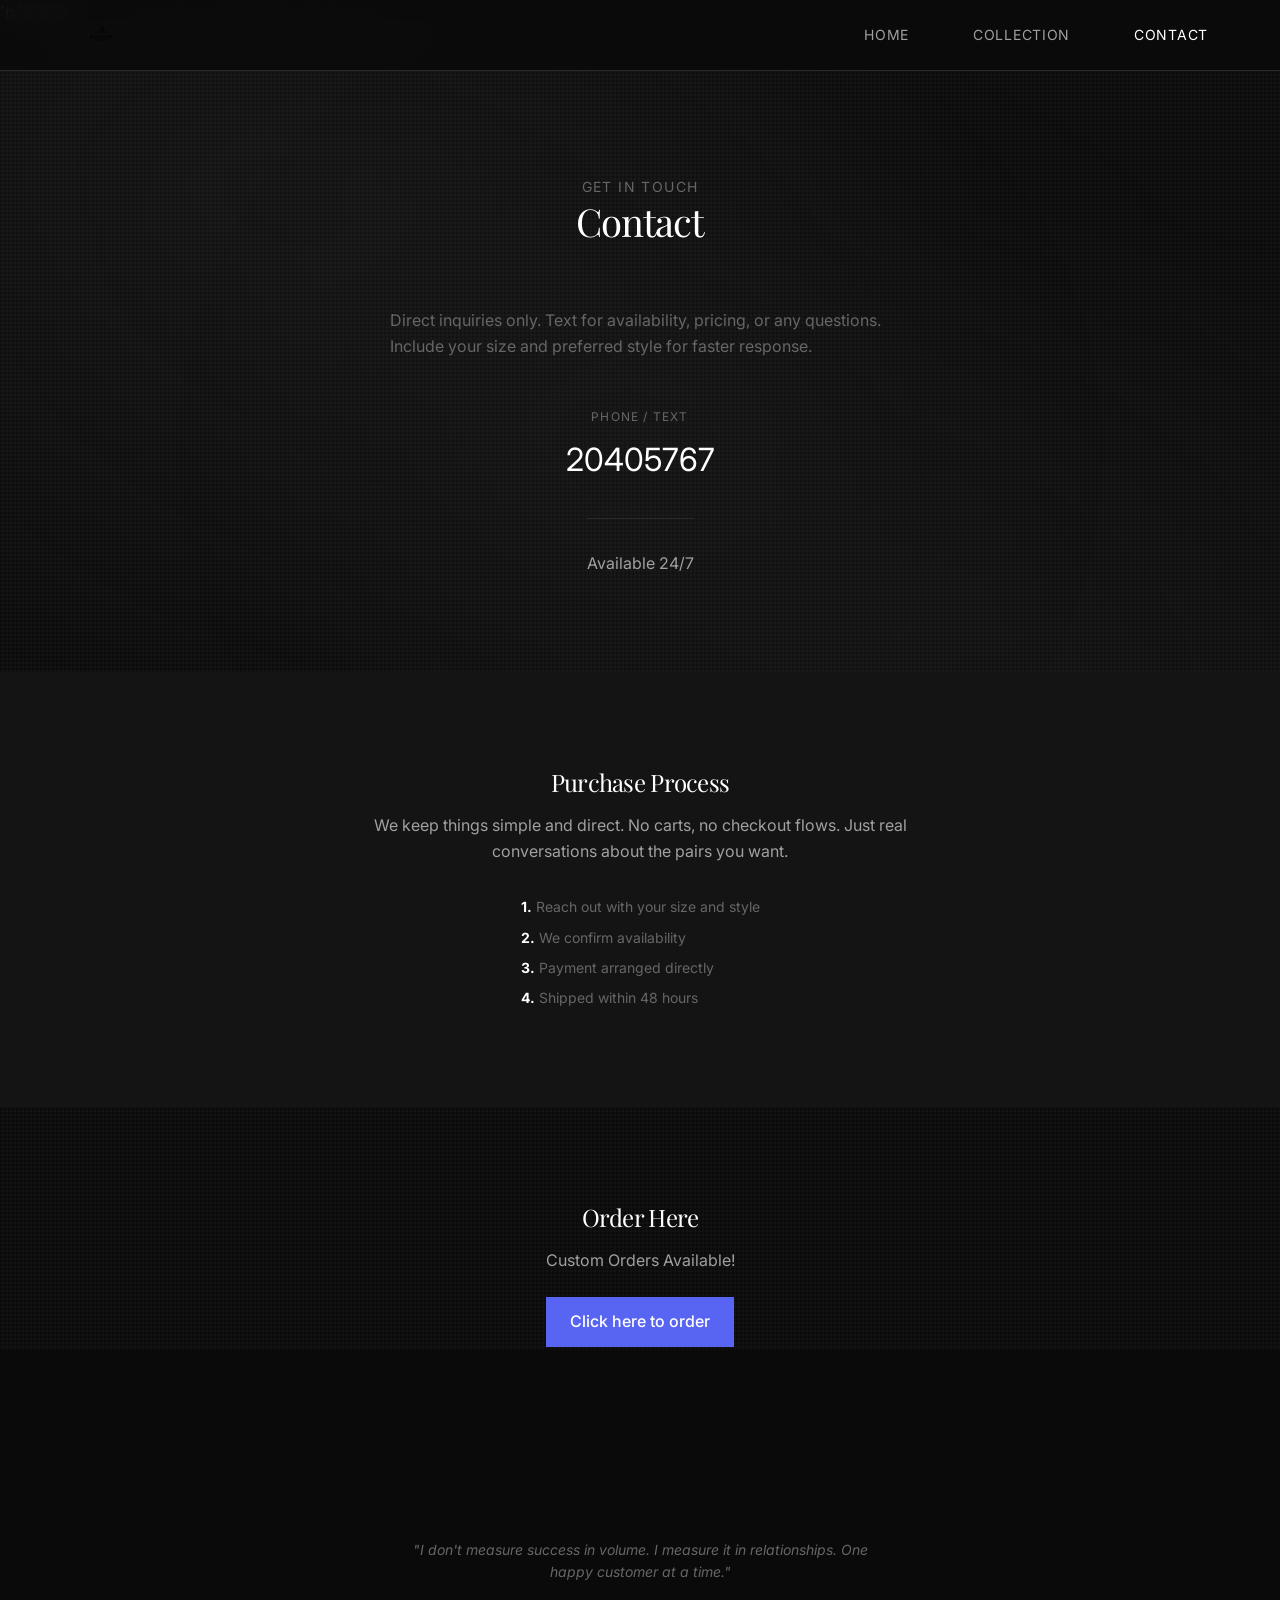
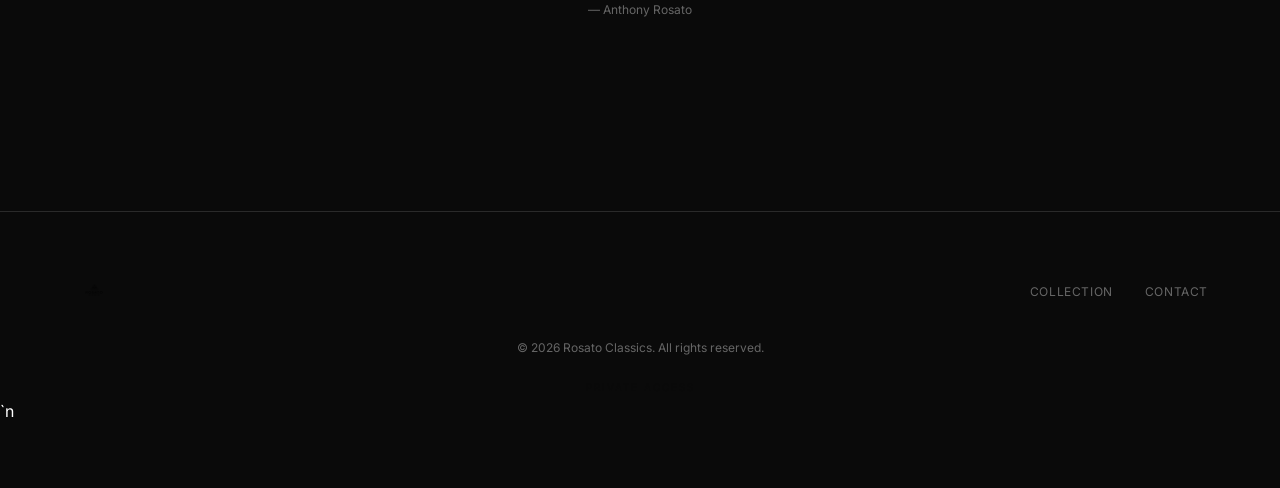
==== commit 78b6d704: "Update contact.html" ====
--- a/contact.html
+++ b/contact.html
@@ -91,9 +91,9 @@
       <div class="container" style="text-align: center;">
         <h3 style="margin-bottom: 1rem;">Order Here</h3>
         <p class="text-secondary" style="margin-bottom: 1.5rem;">
-          Join Discord for drops, restocks, and early access.
+          Custom Orders Available!
         </p>
-        <a href="https://discord.gg/rosatoclassics" target="_blank" rel="noopener" 
+        <a href="https://discord.com/channels/1498246175609065607/1498246270622634026" target="_blank" rel="noopener" 
            style="display: inline-block; padding: 0.75rem 1.5rem; background: #5865F2; color: white; text-decoration: none; font-weight: 500;">
           Click here to order
         </a>
